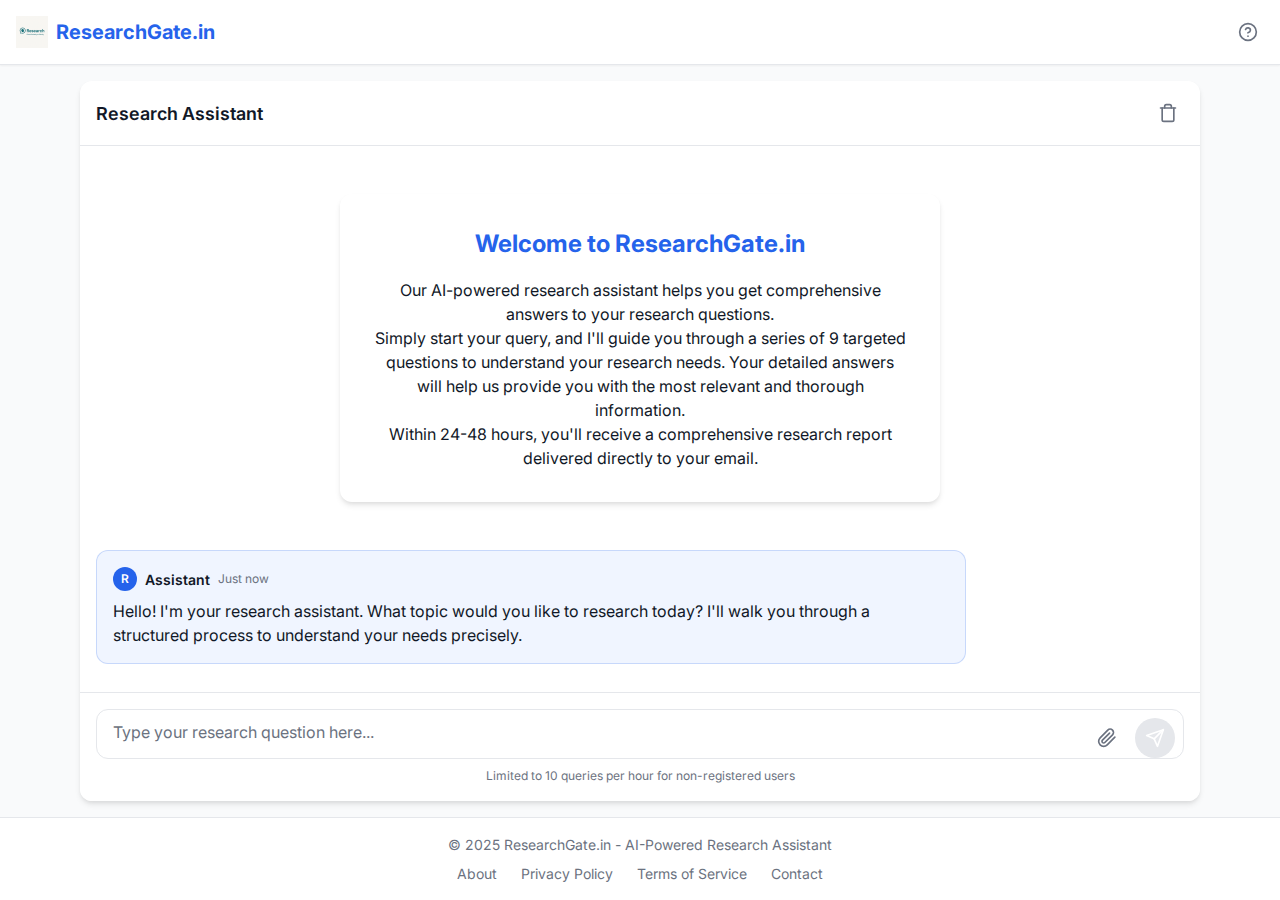
==== index.html @ dc285ef1 "Implement structured 9-question research process" ====
<!DOCTYPE html>
<html lang="en">
<head>
    <meta charset="UTF-8">
    <meta name="viewport" content="width=device-width, initial-scale=1.0">
    <meta name="description" content="ResearchGate.in - AI-powered research assistant to help with your academic and research queries">
    <meta name="keywords" content="research, AI assistant, academic research, research tool, knowledge base">
    <meta name="author" content="ResearchGate.in">
    <meta name="robots" content="index, follow">
    
    <!-- Open Graph / Social Media Meta Tags -->
    <meta property="og:title" content="ResearchGate.in - AI-Powered Research Assistant">
    <meta property="og:description" content="Get instant research assistance with our AI-powered chat interface">
    <meta property="og:type" content="website">
    <meta property="og:url" content="https://researchgate.in">
    <meta property="og:image" content="https://researchgate.in/assets/images/og-image.jpg">
    
    <!-- Twitter Card data -->
    <meta name="twitter:card" content="summary_large_image">
    <meta name="twitter:title" content="ResearchGate.in - AI-Powered Research Assistant">
    <meta name="twitter:description" content="Get instant research assistance with our AI-powered chat interface">
    <meta name="twitter:image" content="https://researchgate.in/assets/images/twitter-image.jpg">
    
    <title>ResearchGate.in - AI-Powered Research Assistant</title>
    
    <!-- Favicon -->
    <link rel="icon" type="image/png" href="./assets/images/favicon.png">
    <link rel="apple-touch-icon" href="./assets/images/apple-touch-icon.png">
    
    <!-- Preload fonts for better performance -->
    <link rel="preconnect" href="https://fonts.googleapis.com">
    <link rel="preconnect" href="https://fonts.gstatic.com" crossorigin>
    <link href="https://fonts.googleapis.com/css2?family=Inter:wght@400;500;600;700&display=swap" rel="stylesheet">
    
    <!-- External CSS -->
    <link rel="stylesheet" href="./assets/css/styles.css">
</head>
<body>
    <header>
        <div class="logo">
            <!-- Placeholder for logo image -->
            <img src="./assets/images/logo.svg" alt="ResearchGate.in Logo">
            <span>ResearchGate.in</span>
        </div>
        <div class="header-actions">
            <button class="icon-button" aria-label="Help">
                <svg xmlns="http://www.w3.org/2000/svg" width="20" height="20" viewBox="0 0 24 24" fill="none" stroke="currentColor" stroke-width="2" stroke-linecap="round" stroke-linejoin="round">
                    <circle cx="12" cy="12" r="10"></circle>
                    <path d="M9.09 9a3 3 0 0 1 5.83 1c0 2-3 3-3 3"></path>
                    <line x1="12" y1="17" x2="12.01" y2="17"></line>
                </svg>
            </button>
        </div>
    </header>

    <main>
        <div class="chat-container">
            <div class="chat-header">
                <div class="chat-title">Research Assistant</div>
                <div class="chat-options">
                    <button class="icon-button" aria-label="Clear Chat">
                        <svg xmlns="http://www.w3.org/2000/svg" width="20" height="20" viewBox="0 0 24 24" fill="none" stroke="currentColor" stroke-width="2" stroke-linecap="round" stroke-linejoin="round">
                            <path d="M3 6h18"></path>
                            <path d="M19 6v14a2 2 0 0 1-2 2H7a2 2 0 0 1-2-2V6m3 0V4a2 2 0 0 1 2-2h4a2 2 0 0 1 2 2v2"></path>
                        </svg>
                    </button>
                </div>
            </div>
            
            <div class="chat-messages" id="chat-messages">
                <!-- Welcome message -->
                <div class="welcome-message">
                    <div class="welcome-title">Welcome to ResearchGate.in</div>
                    <p>Our AI-powered research assistant helps you get comprehensive answers to your research questions.</p>
                    <p>Simply start your query, and I'll guide you through a series of 9 targeted questions to understand your research needs. Your detailed answers will help us provide you with the most relevant and thorough information.</p>
                    <p>Within 24-48 hours, you'll receive a comprehensive research report delivered directly to your email.</p>
                </div>

                <!-- Example message from assistant -->
                <div class="message assistant">
                    <div class="message-header">
                    <div class="avatar">R</div>
                    <div class="message-sender">Assistant</div>
                    <div class="message-time">Just now</div>
                    </div>
                    <div class="message-content">
                    <p>Hello! I'm your research assistant. What topic would you like to research today? I'll walk you through a structured process to understand your needs precisely.</p>
                    </div>
                </div>                
                <!-- Loading indicator (initially hidden) -->
                <div class="message assistant" id="loading-message" style="display: none;">
                    <div class="message-header">
                        <div class="avatar">R</div>
                        <div class="message-sender">Assistant</div>
                    </div>
                    <div class="message-content">
                        <div class="loading">
                            <div class="loading-dot"></div>
                            <div class="loading-dot"></div>
                            <div class="loading-dot"></div>
                        </div>
                    </div>
                </div>
            </div>
            
            <div class="chat-input-container">
                <div class="chat-input-wrapper">
                    <textarea 
                        class="chat-input" 
                        id="chat-input" 
                        placeholder="Type your research question here..." 
                        rows="1"
                        aria-label="Type your message"
                    ></textarea>
                    <div class="chat-actions">
                        <button class="attachment-button" aria-label="Attach file">
                            <svg xmlns="http://www.w3.org/2000/svg" width="20" height="20" viewBox="0 0 24 24" fill="none" stroke="currentColor" stroke-width="2" stroke-linecap="round" stroke-linejoin="round">
                                <path d="M21.44 11.05l-9.19 9.19a6 6 0 0 1-8.49-8.49l9.19-9.19a4 4 0 0 1 5.66 5.66l-9.2 9.19a2 2 0 0 1-2.83-2.83l8.49-8.48"></path>
                            </svg>
                        </button>
                        <button class="send-button" id="send-button" aria-label="Send message" disabled>
                            <svg xmlns="http://www.w3.org/2000/svg" width="20" height="20" viewBox="0 0 24 24" fill="none" stroke="currentColor" stroke-width="2" stroke-linecap="round" stroke-linejoin="round">
                                <line x1="22" y1="2" x2="11" y2="13"></line>
                                <polygon points="22 2 15 22 11 13 2 9 22 2"></polygon>
                            </svg>
                        </button>
                    </div>
                </div>
                <div class="rate-limit-info">
                    Limited to 10 queries per hour for non-registered users
                </div>
            </div>
        </div>
    </main>

    <footer>
	<div>&copy; 2025 ResearchGate.in - AI-Powered Research Assistant</div>
	<div class="footer-links">
	    <a href="./pages/about.html">About</a>
	    <a href="./pages/privacy.html">Privacy Policy</a>
	    <a href="./pages/terms.html">Terms of Service</a>
	    <a href="./pages/contact.html">Contact</a>
	</div>
    </footer>

    <!-- JavaScript -->
    <script src="./assets/js/main.js"></script>
</body>
</html>
---- assets/css/styles.css ----
:root {
    --primary-color: #2563eb;
    --primary-hover: #1d4ed8;
    --secondary-color: #f3f4f6;
    --text-primary: #111827;
    --text-secondary: #4b5563;
    --text-tertiary: #6b7280;
    --bg-primary: #ffffff;
    --bg-secondary: #f9fafb;
    --border-color: #e5e7eb;
    --assistant-bg: #f0f5ff;
    --user-bg: #f3f4f6;
    --success: #10b981;
    --error: #ef4444;
    --warning: #f59e0b;
    --border-radius: 0.75rem;
    --shadow-sm: 0 1px 2px rgba(0, 0, 0, 0.05);
    --shadow-md: 0 4px 6px -1px rgba(0, 0, 0, 0.1), 0 2px 4px -1px rgba(0, 0, 0, 0.06);
    --shadow-lg: 0 10px 15px -3px rgba(0, 0, 0, 0.1), 0 4px 6px -2px rgba(0, 0, 0, 0.05);
    --transition: all 0.2s ease;
}

* {
    margin: 0;
    padding: 0;
    box-sizing: border-box;
}

body {
    font-family: 'Inter', -apple-system, BlinkMacSystemFont, 'Segoe UI', Roboto, Oxygen, Ubuntu, Cantarell, 'Open Sans', 'Helvetica Neue', sans-serif;
    color: var(--text-primary);
    background-color: var(--bg-secondary);
    line-height: 1.5;
    min-height: 100vh;
    display: flex;
    flex-direction: column;
}

header {
    background-color: var(--bg-primary);
    border-bottom: 1px solid var(--border-color);
    padding: 1rem;
    display: flex;
    align-items: center;
    justify-content: space-between;
    position: sticky;
    top: 0;
    z-index: 10;
    box-shadow: var(--shadow-sm);
}

.logo {
    display: flex;
    align-items: center;
    gap: 0.5rem;
    font-weight: 700;
    font-size: 1.25rem;
    color: var(--primary-color);
}

.logo img {
    height: 2rem;
    width: auto;
}

.header-actions {
    display: flex;
    gap: 1rem;
    align-items: center;
}

main {
    flex: 1;
    display: flex;
    flex-direction: column;
    max-width: 72rem;
    margin: 0 auto;
    width: 100%;
    padding: 1rem;
    height: calc(100vh - 8rem);
}

.chat-container {
    flex: 1;
    display: flex;
    flex-direction: column;
    background-color: var(--bg-primary);
    border-radius: var(--border-radius);
    box-shadow: var(--shadow-md);
    overflow: hidden;
    height: 100%;
}

.chat-header {
    padding: 1rem;
    border-bottom: 1px solid var(--border-color);
    display: flex;
    align-items: center;
    justify-content: space-between;
}

.chat-title {
    font-weight: 600;
    font-size: 1.125rem;
}

.chat-options {
    display: flex;
    gap: 0.5rem;
}

.icon-button {
    background: none;
    border: none;
    cursor: pointer;
    width: 2rem;
    height: 2rem;
    border-radius: 50%;
    display: flex;
    align-items: center;
    justify-content: center;
    color: var(--text-tertiary);
    transition: var(--transition);
}

.icon-button:hover {
    background-color: var(--secondary-color);
    color: var(--text-primary);
}

.chat-messages {
    flex: 1;
    overflow-y: auto;
    padding: 1rem;
    display: flex;
    flex-direction: column;
    gap: 1rem;
}

.message {
    display: flex;
    flex-direction: column;
    max-width: 80%;
    padding: 1rem;
    border-radius: var(--border-radius);
    animation: fadeIn 0.3s ease-in-out;
}

.message.assistant {
    align-self: flex-start;
    background-color: var(--assistant-bg);
    border: 1px solid rgba(37, 99, 235, 0.2);
}

.message.user {
    align-self: flex-end;
    background-color: var(--user-bg);
    border: 1px solid var(--border-color);
}

.message-header {
    display: flex;
    align-items: center;
    gap: 0.5rem;
    margin-bottom: 0.5rem;
}

.avatar {
    width: 1.5rem;
    height: 1.5rem;
    border-radius: 50%;
    background-color: var(--primary-color);
    display: flex;
    align-items: center;
    justify-content: center;
    color: white;
    font-weight: 600;
    font-size: 0.75rem;
}

.user .avatar {
    background-color: var(--text-tertiary);
}

.message-sender {
    font-weight: 600;
    font-size: 0.875rem;
}

.message-time {
    font-size: 0.75rem;
    color: var(--text-tertiary);
}

.message-content {
    word-wrap: break-word;
}

.message-content p {
    margin-bottom: 0.75rem;
}

.message-content p:last-child {
    margin-bottom: 0;
}

/* Email collection form styles */
.email-collection-form {
    margin-top: 1rem;
    display: flex;
    gap: 0.5rem;
}

.email-input {
    flex: 1;
    padding: 0.75rem;
    border: 1px solid var(--border-color);
    border-radius: var(--border-radius);
    font-family: inherit;
    font-size: 0.9rem;
    outline: none;
    transition: var(--transition);
}

.email-input:focus {
    border-color: var(--primary-color);
    box-shadow: 0 0 0 2px rgba(37, 99, 235, 0.2);
}

.submit-email-button {
    background-color: var(--primary-color);
    color: white;
    border: none;
    border-radius: var(--border-radius);
    padding: 0.75rem 1rem;
    font-weight: 500;
    cursor: pointer;
    transition: var(--transition);
}

.submit-email-button:hover {
    background-color: var(--primary-hover);
}

.welcome-message {
    text-align: center;
    max-width: 600px;
    margin: 2rem auto;
    padding: 2rem;
    background-color: var(--bg-primary);
    border-radius: var(--border-radius);
    box-shadow: var(--shadow-md);
}

.welcome-title {
    font-size: 1.5rem;
    font-weight: 700;
    margin-bottom: 1rem;
    color: var(--primary-color);
}

.chat-input-container {
    padding: 1rem;
    border-top: 1px solid var(--border-color);
    background-color: var(--bg-primary);
    position: relative;
}

.chat-input-wrapper {
    display: flex;
    align-items: flex-end;
    border: 1px solid var(--border-color);
    border-radius: var(--border-radius);
    background-color: var(--bg-primary);
    transition: var(--transition);
    position: relative;
    overflow: hidden;
}

.chat-input-wrapper:focus-within {
    border-color: var(--primary-color);
    box-shadow: 0 0 0 2px rgba(37, 99, 235, 0.2);
}

.chat-input {
    flex: 1;
    border: none;
    outline: none;
    padding: 0.75rem 1rem;
    resize: none;
    font-family: inherit;
    font-size: 1rem;
    color: var(--text-primary);
    min-height: 3rem;
    max-height: 10rem;
    overflow-y: auto;
    background: transparent;
}

.chat-input::placeholder {
    color: var(--text-tertiary);
}

.chat-actions {
    display: flex;
    align-items: center;
    padding-right: 0.5rem;
}

.attachment-button,
.send-button {
    background: none;
    border: none;
    cursor: pointer;
    width: 2.5rem;
    height: 2.5rem;
    border-radius: 50%;
    display: flex;
    align-items: center;
    justify-content: center;
    transition: var(--transition);
}

.attachment-button {
    color: var(--text-tertiary);
}

.attachment-button:hover {
    background-color: var(--secondary-color);
    color: var(--text-primary);
}

.send-button {
    background-color: var(--primary-color);
    color: white;
    margin-left: 0.5rem;
}

.send-button:hover {
    background-color: var(--primary-hover);
}

.send-button:disabled {
    background-color: var(--border-color);
    cursor: not-allowed;
}

.rate-limit-info {
    font-size: 0.75rem;
    color: var(--text-tertiary);
    text-align: center;
    margin-top: 0.5rem;
}

footer {
    background-color: var(--bg-primary);
    border-top: 1px solid var(--border-color);
    padding: 1rem;
    text-align: center;
    font-size: 0.875rem;
    color: var(--text-tertiary);
}

.footer-links {
    display: flex;
    justify-content: center;
    gap: 1.5rem;
    margin-top: 0.5rem;
}

.footer-links a {
    color: var(--text-tertiary);
    text-decoration: none;
    transition: var(--transition);
}

.footer-links a:hover {
    color: var(--primary-color);
}

/* Loading animation */
.loading {
    display: inline-flex;
    align-items: center;
    gap: 0.25rem;
}

.loading-dot {
    width: 0.5rem;
    height: 0.5rem;
    border-radius: 50%;
    background-color: var(--primary-color);
    animation: bounce 1.4s infinite ease-in-out both;
}

.loading-dot:nth-child(1) {
    animation-delay: -0.32s;
}

.loading-dot:nth-child(2) {
    animation-delay: -0.16s;
}

@keyframes bounce {
    0%, 80%, 100% {
        transform: scale(0);
    }
    40% {
        transform: scale(1);
    }
}

@keyframes fadeIn {
    from {
        opacity: 0;
        transform: translateY(10px);
    }
    to {
        opacity: 1;
        transform: translateY(0);
    }
}

/* Responsive adjustments */
@media (max-width: 768px) {
    .message {
        max-width: 90%;
    }
}

@media (max-width: 480px) {
    header {
        padding: 0.75rem;
    }

    .logo {
        font-size: 1rem;
    }

    .logo img {
        height: 1.5rem;
    }

    main {
        padding: 0.5rem;
        height: calc(100vh - 7rem);
    }

    .chat-header {
        padding: 0.75rem;
    }

    .chat-title {
        font-size: 1rem;
    }

    .message {
        padding: 0.75rem;
        max-width: 100%;
    }

    .chat-input-container {
        padding: 0.75rem;
    }

    .chat-input {
        padding: 0.5rem 0.75rem;
        font-size: 0.875rem;
    }

    .welcome-message {
        padding: 1.5rem;
        margin: 1rem auto;
    }

    .welcome-title {
        font-size: 1.25rem;
    }

    footer {
        padding: 0.75rem;
    }
}
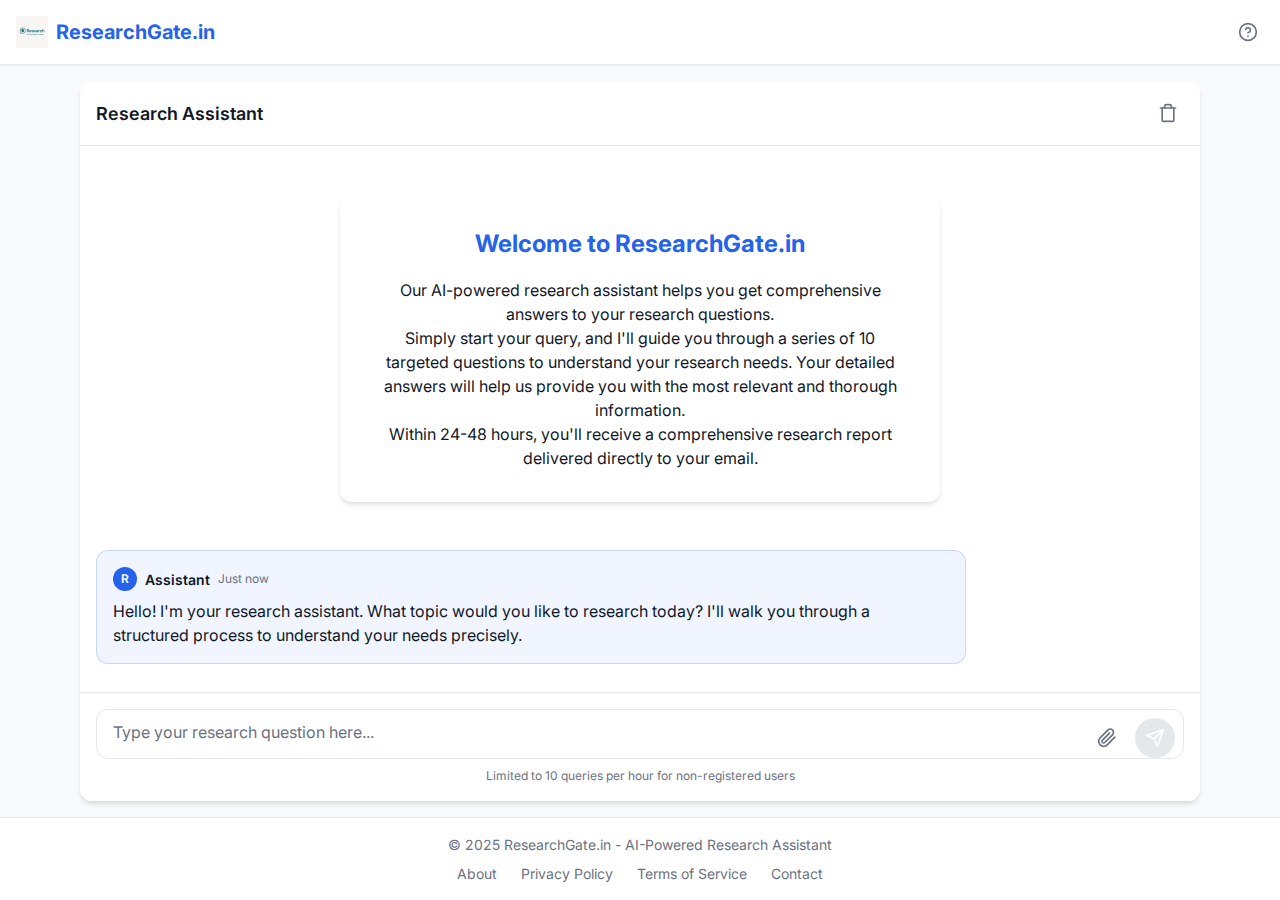
==== commit b70be537: "added a 10th question" ====
--- a/index.html
+++ b/index.html
@@ -72,21 +72,21 @@
                 <div class="welcome-message">
                     <div class="welcome-title">Welcome to ResearchGate.in</div>
                     <p>Our AI-powered research assistant helps you get comprehensive answers to your research questions.</p>
-                    <p>Simply start your query, and I'll guide you through a series of 9 targeted questions to understand your research needs. Your detailed answers will help us provide you with the most relevant and thorough information.</p>
+                    <p>Simply start your query, and I'll guide you through a series of 10 targeted questions to understand your research needs. Your detailed answers will help us provide you with the most relevant and thorough information.</p>
                     <p>Within 24-48 hours, you'll receive a comprehensive research report delivered directly to your email.</p>
                 </div>
 
                 <!-- Example message from assistant -->
                 <div class="message assistant">
                     <div class="message-header">
-                    <div class="avatar">R</div>
-                    <div class="message-sender">Assistant</div>
-                    <div class="message-time">Just now</div>
+                        <div class="avatar">R</div>
+                        <div class="message-sender">Assistant</div>
+                        <div class="message-time">Just now</div>
                     </div>
                     <div class="message-content">
-                    <p>Hello! I'm your research assistant. What topic would you like to research today? I'll walk you through a structured process to understand your needs precisely.</p>
+                        <p>Hello! I'm your research assistant. What topic would you like to research today? I'll walk you through a structured process to understand your needs precisely.</p>
                     </div>
-                </div>                
+                </div>
                 <!-- Loading indicator (initially hidden) -->
                 <div class="message assistant" id="loading-message" style="display: none;">
                     <div class="message-header">
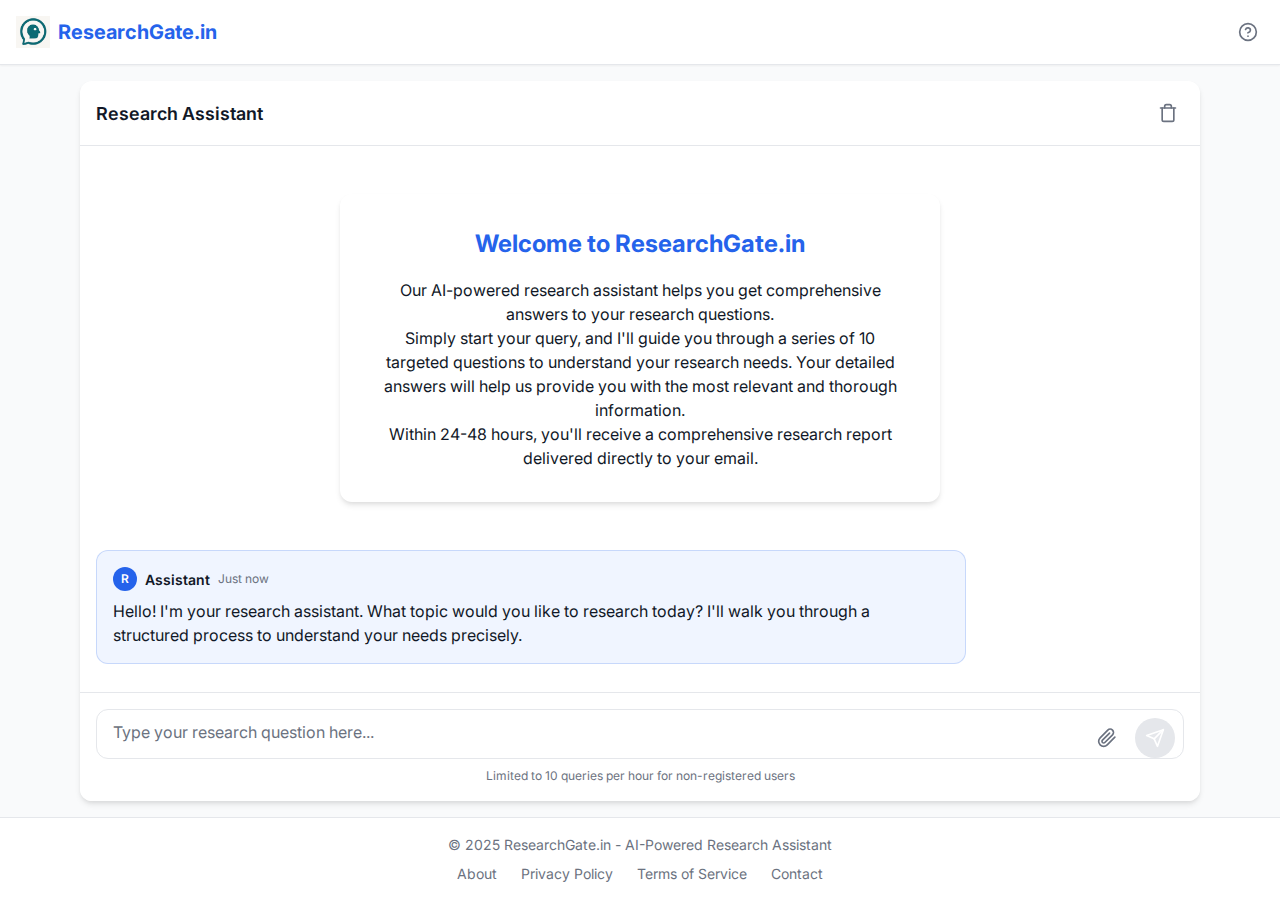
==== commit b49ae028: "updated logo and favicons" ====
--- a/index.html
+++ b/index.html
@@ -39,7 +39,7 @@
     <header>
         <div class="logo">
             <!-- Placeholder for logo image -->
-            <img src="./assets/images/logo.svg" alt="ResearchGate.in Logo">
+            <img src="./assets/images/icon.png" alt="ResearchGate.in Logo">
             <span>ResearchGate.in</span>
         </div>
         <div class="header-actions">
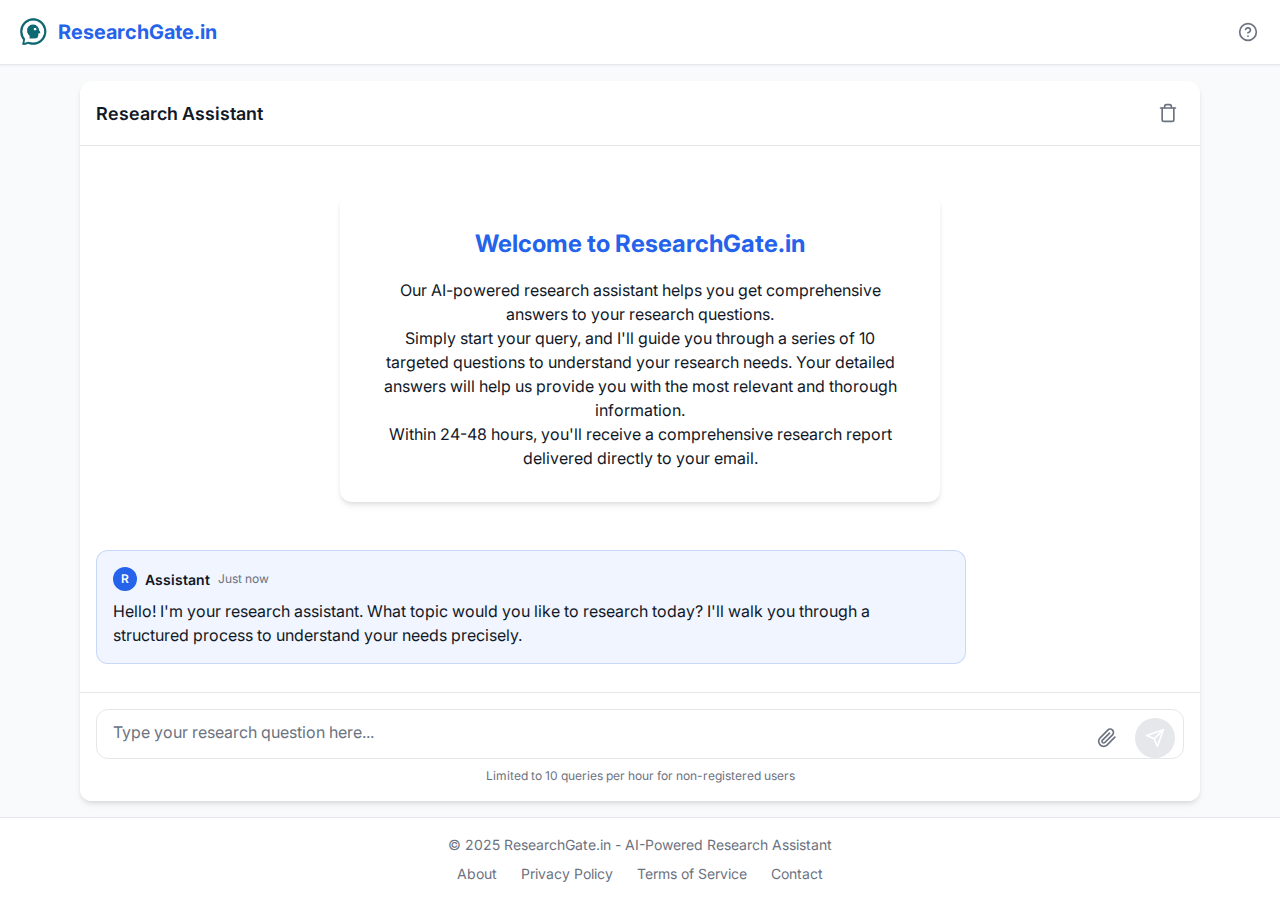
==== commit 3dd2f991: "updated logo and favicons" ====
--- a/index.html
+++ b/index.html
@@ -39,7 +39,7 @@
     <header>
         <div class="logo">
             <!-- Placeholder for logo image -->
-            <img src="./assets/images/icon.png" alt="ResearchGate.in Logo">
+            <img src="./assets/images/icon-transparent.png" alt="ResearchGate.in Logo">
             <span>ResearchGate.in</span>
         </div>
         <div class="header-actions">
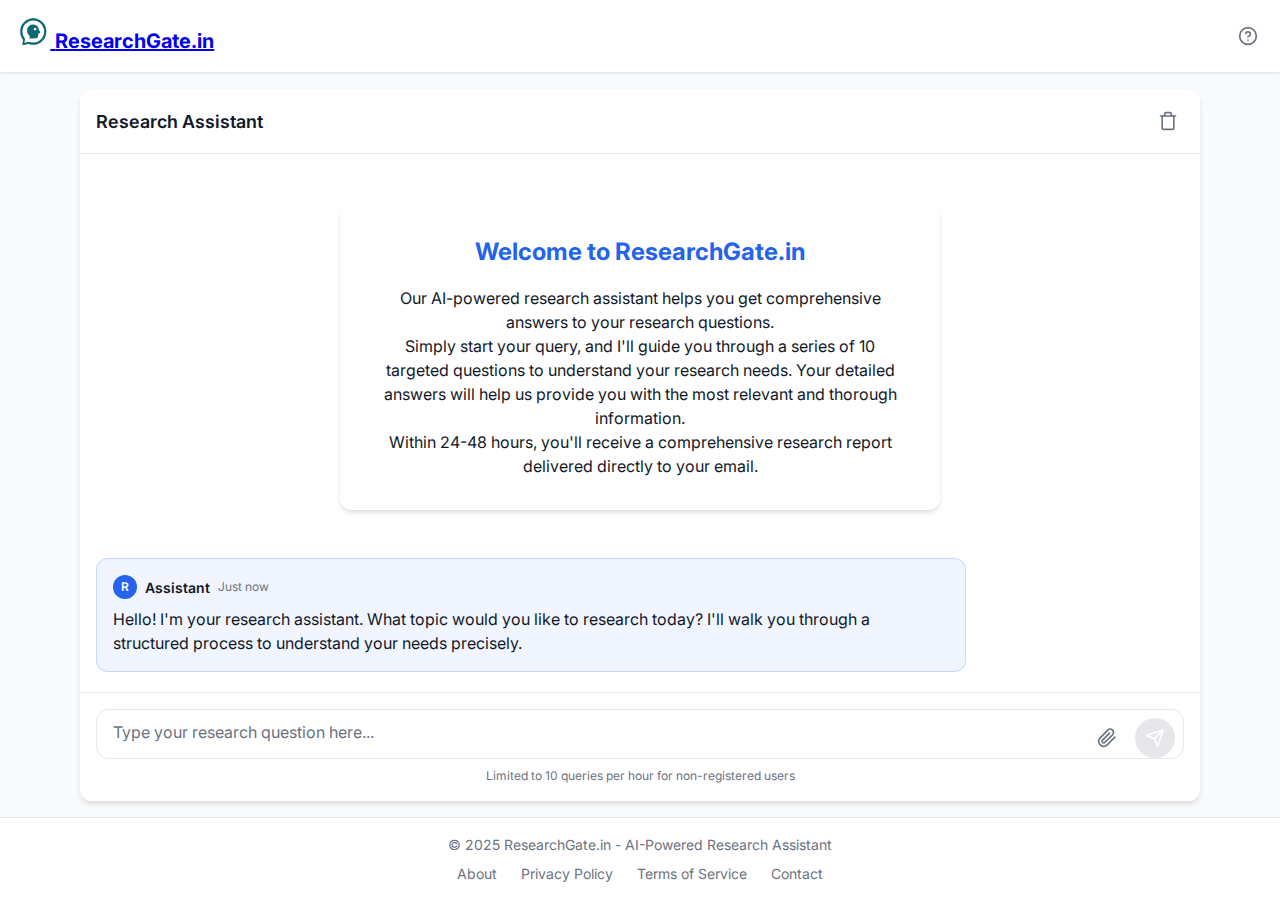
==== commit aff5746a: "updated index.html to fix header" ====
--- a/index.html
+++ b/index.html
@@ -38,21 +38,21 @@
 <body>
     <header>
         <div class="logo">
-            <!-- Placeholder for logo image -->
-            <img src="./assets/images/icon-transparent.png" alt="ResearchGate.in Logo">
-            <span>ResearchGate.in</span>
+            <a href="./index.html" title="Go to homepage">
+                <img src="./assets/images/icon-transparent.png" alt="ResearchGate.in Logo">
+                <span>ResearchGate.in</span>
+            </a>
         </div>
         <div class="header-actions">
-            <button class="icon-button" aria-label="Help">
+            <a href="./pages/about.html" class="icon-button" aria-label="Help">
                 <svg xmlns="http://www.w3.org/2000/svg" width="20" height="20" viewBox="0 0 24 24" fill="none" stroke="currentColor" stroke-width="2" stroke-linecap="round" stroke-linejoin="round">
                     <circle cx="12" cy="12" r="10"></circle>
                     <path d="M9.09 9a3 3 0 0 1 5.83 1c0 2-3 3-3 3"></path>
                     <line x1="12" y1="17" x2="12.01" y2="17"></line>
                 </svg>
-            </button>
+            </a>
         </div>
     </header>
-
     <main>
         <div class="chat-container">
             <div class="chat-header">
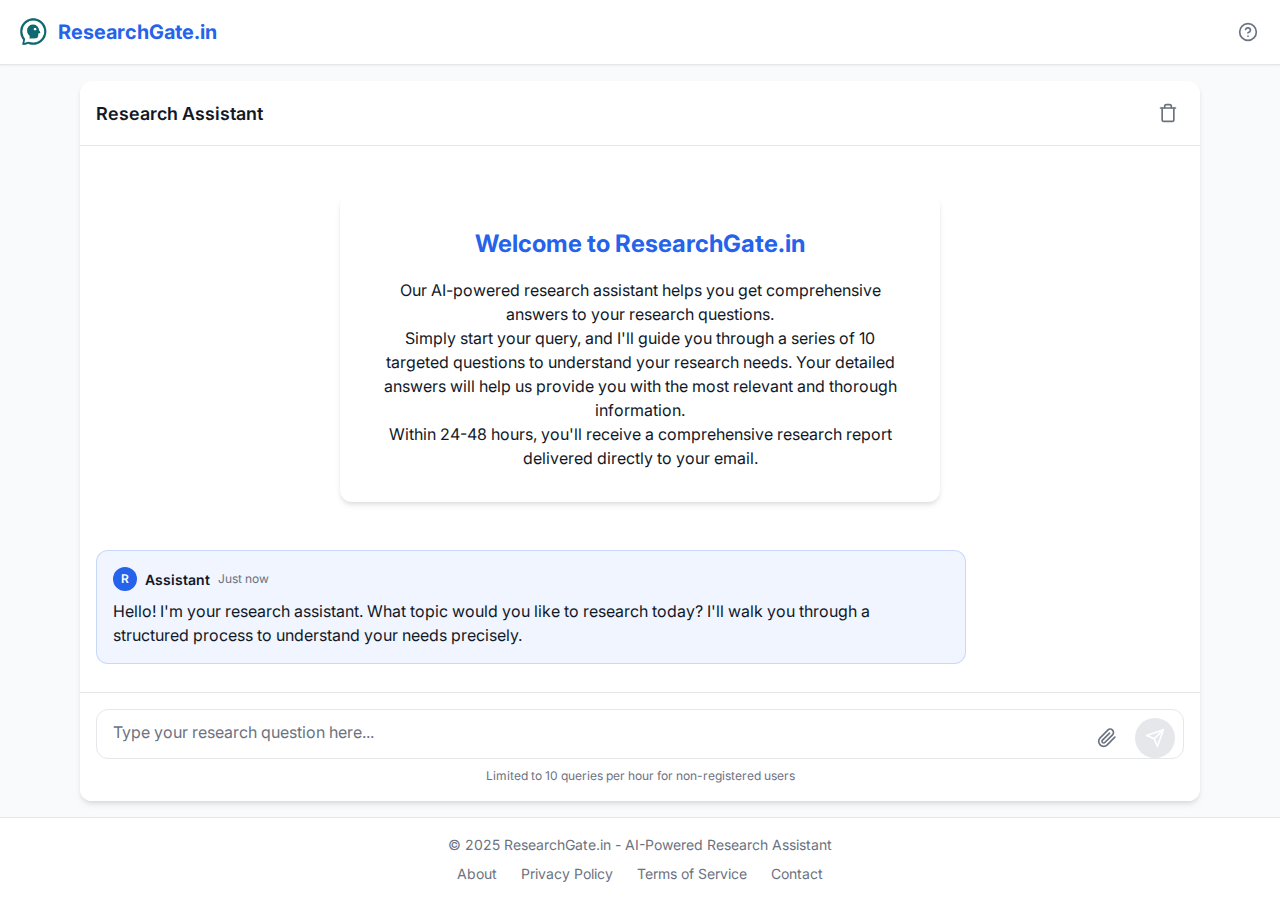
==== commit 4819731a: "updates to fix header and mobile optimization in css" ====
--- a/index.html
+++ b/index.html
@@ -2,7 +2,7 @@
 <html lang="en">
 <head>
     <meta charset="UTF-8">
-    <meta name="viewport" content="width=device-width, initial-scale=1.0">
+    <meta name="viewport" content="width=device-width, initial-scale=1.0, maximum-scale=1.0, user-scalable=no">
     <meta name="description" content="ResearchGate.in - AI-powered research assistant to help with your academic and research queries">
     <meta name="keywords" content="research, AI assistant, academic research, research tool, knowledge base">
     <meta name="author" content="ResearchGate.in">
--- a/assets/css/styles.css
+++ b/assets/css/styles.css
@@ -58,9 +58,27 @@
     color: var(--primary-color);
 }
 
+.logo a {
+    display: flex;
+    align-items: center;
+    gap: 0.5rem;
+    text-decoration: none;
+    color: var(--primary-color);
+}
+
 .logo img {
     height: 2rem;
     width: auto;
+    display: block; /* Helps with alignment */
+}
+
+.logo span {
+    font-weight: 700;
+    font-size: 1.25rem;
+}
+
+.logo a:hover {
+    opacity: 0.9;
 }
 
 .header-actions {
@@ -135,6 +153,7 @@
     display: flex;
     flex-direction: column;
     gap: 1rem;
+    -webkit-overflow-scrolling: touch; /* Fix iOS scrolling */
 }
 
 .message {
@@ -429,55 +448,133 @@
 }
 
 @media (max-width: 480px) {
+    /* Header adjustments */
     header {
-        padding: 0.75rem;
-    }
-
+        padding: 0.5rem 0.75rem;
+    }
+    
     .logo {
         font-size: 1rem;
     }
-
+    
     .logo img {
         height: 1.5rem;
     }
-
+    
+    .logo span {
+        font-size: 1rem;
+    }
+    
+    /* Main content adjustments */
     main {
         padding: 0.5rem;
-        height: calc(100vh - 7rem);
-    }
-
+        height: calc(100vh - 6.5rem);
+    }
+    
+    /* Chat container adjustments */
+    .chat-container {
+        border-radius: 0.5rem;
+    }
+    
     .chat-header {
-        padding: 0.75rem;
-    }
-
+        padding: 0.5rem 0.75rem;
+    }
+    
     .chat-title {
         font-size: 1rem;
     }
-
+    
+    .chat-messages {
+        padding: 0.5rem;
+        gap: 0.75rem;
+    }
+    
     .message {
+        padding: 0.5rem 0.75rem;
+        max-width: 100%;
+        margin-bottom: 0.25rem;
+    }
+    
+    /* Input area adjustments */
+    .chat-input-container {
+        padding: 0.5rem 0.75rem;
+    }
+    
+    .chat-input {
+        padding: 0.5rem;
+        min-height: 2.5rem;
+        font-size: 0.875rem;
+    }
+    
+    .chat-actions {
+        padding-right: 0.25rem;
+    }
+    
+    /* Welcome message adjustments */
+    .welcome-message {
+        padding: 1rem;
+        margin: 0.5rem auto 1rem;
+    }
+    
+    .welcome-title {
+        font-size: 1.125rem;
+        margin-bottom: 0.75rem;
+    }
+    
+    /* Footer adjustments */
+    footer {
+        padding: 0.5rem;
+        font-size: 0.75rem;
+    }
+    
+    .footer-links {
+        gap: 0.75rem;
+    }
+    
+    /* Email form adjustments */
+    .email-collection-form {
+        flex-direction: column;
+        gap: 0.5rem;
+    }
+    
+    .email-input, 
+    .submit-email-button {
+        width: 100%;
+    }
+
+    /* Touch-friendly improvements */
+    .icon-button,
+    .attachment-button,
+    .send-button {
+        min-width: 2.5rem;
+        min-height: 2.5rem;
+    }
+    
+    .chat-input-wrapper {
+        padding-right: 0.25rem;
+    }
+    
+    /* Increase spacing between footer links for touch */
+    .footer-links a {
+        padding: 0.25rem 0;
+    }
+}
+
+/* Very small screens */
+@media (max-width: 320px) {
+    .logo span {
+        font-size: 0.875rem;
+    }
+    
+    .message-content {
+        font-size: 0.875rem;
+    }
+    
+    .welcome-message {
         padding: 0.75rem;
-        max-width: 100%;
-    }
-
-    .chat-input-container {
-        padding: 0.75rem;
-    }
-
-    .chat-input {
-        padding: 0.5rem 0.75rem;
-        font-size: 0.875rem;
-    }
-
-    .welcome-message {
-        padding: 1.5rem;
-        margin: 1rem auto;
-    }
-
+    }
+    
     .welcome-title {
-        font-size: 1.25rem;
-    }
-
-    footer {
-        padding: 0.75rem;
-    }
-}
+        font-size: 1rem;
+    }
+}
